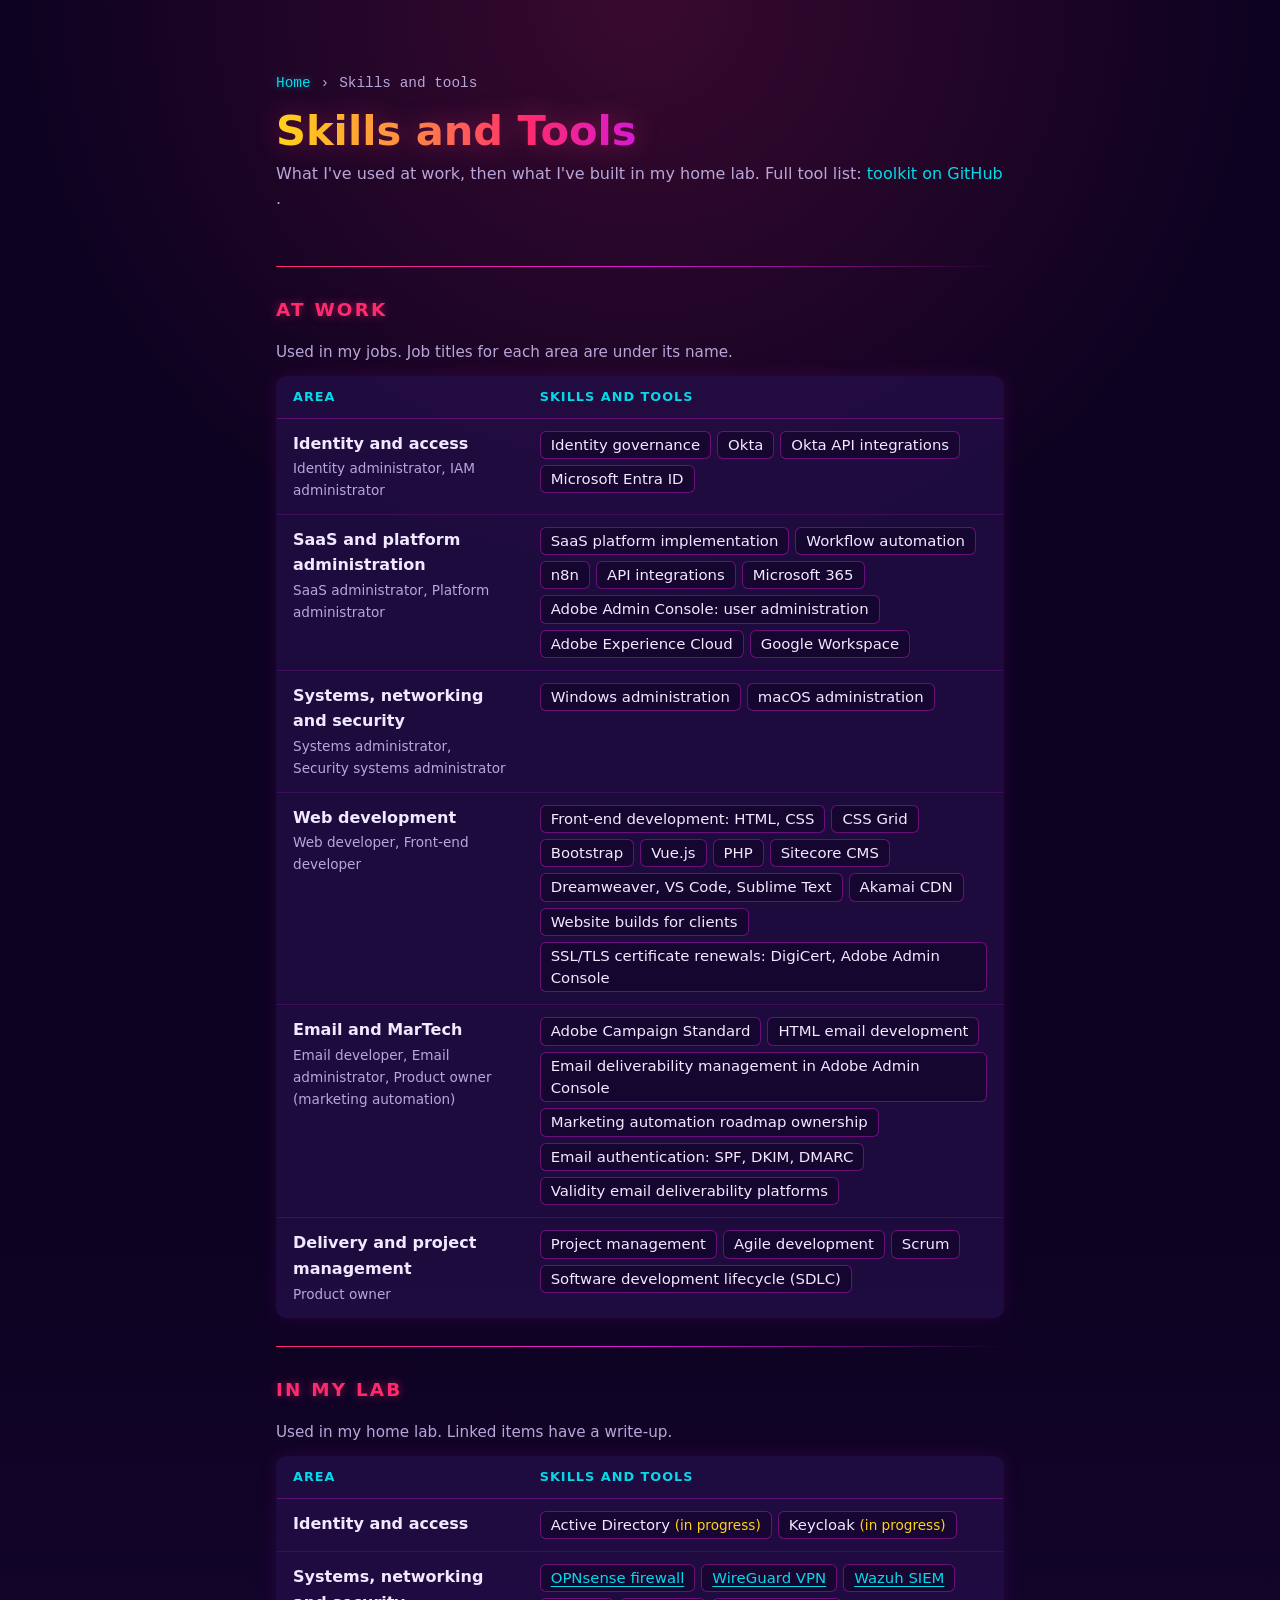
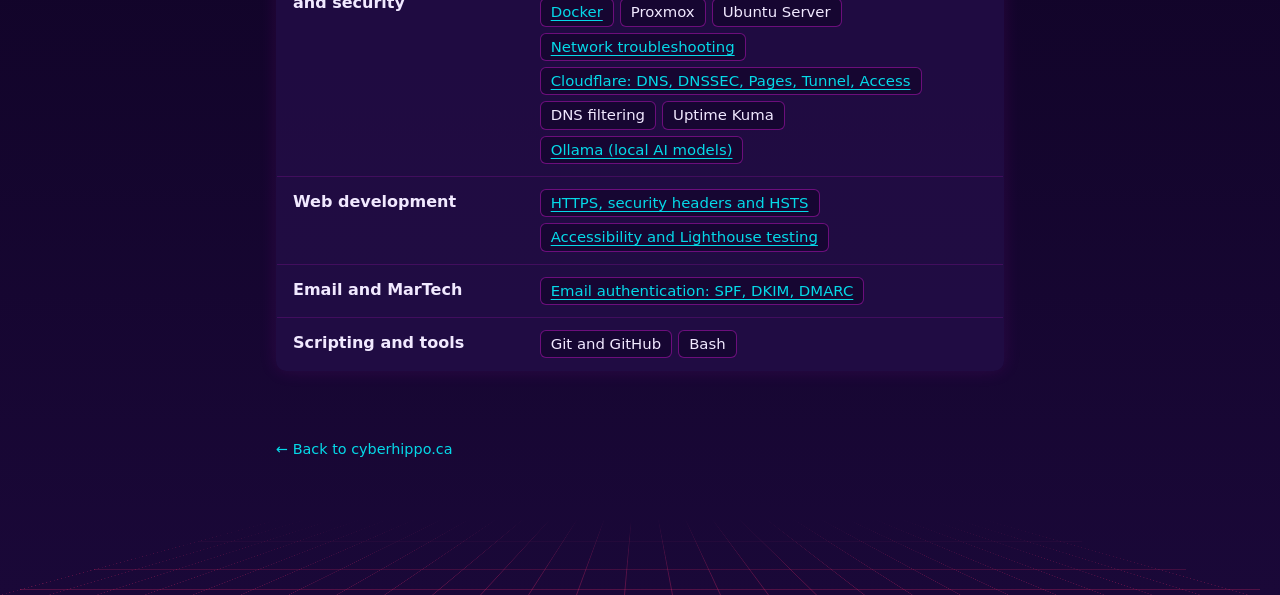
==== skills/index.html @ 83bd2437 "feat: skills and tools page" ====
<!doctype html>
<html lang="en">
<head>
  <meta charset="utf-8">
  <meta name="viewport" content="width=device-width, initial-scale=1">
  <title>Skills and Tools | cyberhippo.ca</title>
  <meta name="description" content="The platforms and tools I've used at work and in my home lab, grouped by area.">
  <link rel="stylesheet" href="/style.css?v=7">
  <link rel="icon" href="/favicon.svg" type="image/svg+xml">
  <link rel="icon" href="/favicon.ico" sizes="any">
  <link rel="apple-touch-icon" href="/apple-touch-icon.png">
</head>
<body>
  <header class="intro">
    <nav class="breadcrumb" aria-label="Breadcrumb">
      <ol>
        <li><a href="/">Home</a></li>
        <li><a href="/skills/" aria-current="page">Skills and tools</a></li>
      </ol>
    </nav>
    <h1>Skills and Tools</h1>
    <p class="tagline">What I've used at work, then what I've built in my home lab. Full tool list: <a href="https://github.com/cyberhippo-ca/toolkit" target="_blank" rel="noopener noreferrer">toolkit on GitHub<span class="sr-only"> (opens in a new tab)</span></a>.</p>
  </header>
  <main>
    <section aria-labelledby="at-work">
      <h2 id="at-work">At work</h2>
      <p class="section-intro">Used in my jobs. Job titles for each area are under its name.</p>
      <table class="skills-table">
        <thead><tr><th scope="col">Area</th><th scope="col">Skills and tools</th></tr></thead>
        <tbody>
          <tr><th scope="row">Identity and access<span class="roles">Identity administrator, IAM administrator</span></th><td><ul class="inline"><li>Identity governance</li><li>Okta</li><li>Okta API integrations</li><li>Microsoft Entra ID</li></ul></td></tr>
          <tr><th scope="row">SaaS and platform administration<span class="roles">SaaS administrator, Platform administrator</span></th><td><ul class="inline"><li>SaaS platform implementation</li><li>Workflow automation</li><li>n8n</li><li>API integrations</li><li>Microsoft 365</li><li>Adobe Admin Console: user administration</li><li>Adobe Experience Cloud</li><li>Google Workspace</li></ul></td></tr>
          <tr><th scope="row">Systems, networking and security<span class="roles">Systems administrator, Security systems administrator</span></th><td><ul class="inline"><li>Windows administration</li><li>macOS administration</li></ul></td></tr>
          <tr><th scope="row">Web development<span class="roles">Web developer, Front-end developer</span></th><td><ul class="inline"><li>Front-end development: HTML, CSS</li><li>CSS Grid</li><li>Bootstrap</li><li>Vue.js</li><li>PHP</li><li>Sitecore CMS</li><li>Dreamweaver, VS Code, Sublime Text</li><li>Akamai CDN</li><li>Website builds for clients</li><li>SSL/TLS certificate renewals: DigiCert, Adobe Admin Console</li></ul></td></tr>
          <tr><th scope="row">Email and MarTech<span class="roles">Email developer, Email administrator, Product owner (marketing automation)</span></th><td><ul class="inline"><li>Adobe Campaign Standard</li><li>HTML email development</li><li>Email deliverability management in Adobe Admin Console</li><li>Marketing automation roadmap ownership</li><li>Email authentication: SPF, DKIM, DMARC</li><li>Validity email deliverability platforms</li></ul></td></tr>
          <tr><th scope="row">Delivery and project management<span class="roles">Product owner</span></th><td><ul class="inline"><li>Project management</li><li>Agile development</li><li>Scrum</li><li>Software development lifecycle (SDLC)</li></ul></td></tr>
        </tbody>
      </table>
    </section>
    <section aria-labelledby="in-my-lab">
      <h2 id="in-my-lab">In my lab</h2>
      <p class="section-intro">Used in my home lab. Linked items have a write-up.</p>
      <table class="skills-table">
        <thead><tr><th scope="col">Area</th><th scope="col">Skills and tools</th></tr></thead>
        <tbody>
          <tr><th scope="row">Identity and access</th><td><ul class="inline"><li>Active Directory <span class="note">(in progress)</span></li><li>Keycloak <span class="note">(in progress)</span></li></ul></td></tr>
          <tr><th scope="row">Systems, networking and security</th><td><ul class="inline"><li><a href="/writeups/remote-access">OPNsense firewall</a></li><li><a href="/writeups/remote-access">WireGuard VPN</a></li><li><a href="/writeups/wazuh-docker-exposure">Wazuh SIEM</a></li><li><a href="/writeups/wazuh-docker-exposure">Docker</a></li><li>Proxmox</li><li>Ubuntu Server</li><li><a href="/writeups/slow-internet">Network troubleshooting</a></li><li><a href="/writeups/domain-hardening">Cloudflare: DNS, DNSSEC, Pages, Tunnel, Access</a></li><li>DNS filtering</li><li>Uptime Kuma</li><li><a href="/writeups/project-nomad">Ollama (local AI models)</a></li></ul></td></tr>
          <tr><th scope="row">Web development</th><td><ul class="inline"><li><a href="/writeups/domain-hardening">HTTPS, security headers and HSTS</a></li><li><a href="/writeups/domain-hardening">Accessibility and Lighthouse testing</a></li></ul></td></tr>
          <tr><th scope="row">Email and MarTech</th><td><ul class="inline"><li><a href="/writeups/domain-hardening">Email authentication: SPF, DKIM, DMARC</a></li></ul></td></tr>
          <tr><th scope="row">Scripting and tools</th><td><ul class="inline"><li>Git and GitHub</li><li>Bash</li></ul></td></tr>
        </tbody>
      </table>
    </section>
  </main>
  <footer>
    <p><a href="/">&larr; Back to cyberhippo.ca</a></p>
  </footer>
</body>
</html>
---- style.css ----
/* Synthwave theme: dark night sky, sunset gradient, neon accents.
   No external fonts or images, so it works with the site's
   Content-Security-Policy (everything loads from 'self'). */

:root {
  --bg-top: #0d0221;      /* deep night */
  --bg-bottom: #1a0838;   /* violet horizon */
  --text: #f1e9ff;        /* soft lavender white */
  --muted: #b8a6d9;       /* dusty lilac */
  --pink: #ff2a6d;        /* neon pink */
  --magenta: #d61ad6;     /* hot magenta */
  --orange: #ff8c42;      /* sunset orange */
  --yellow: #ffd319;      /* sun yellow */
  --cyan: #05d9e8;        /* neon cyan */
  --card: rgba(36, 14, 74, 0.72);
  --border: rgba(214, 26, 214, 0.35);
  --grid: rgba(255, 42, 109, 0.28);
}

* { box-sizing: border-box; }

html { background: var(--bg-top); }

body {
  margin: 0;
  min-height: 100vh;
  color: var(--text);
  font-family: system-ui, -apple-system, "Segoe UI", Roboto, sans-serif;
  line-height: 1.6;
  background:
    /* faint sunset glow behind the header */
    radial-gradient(ellipse 70% 40% at 50% 0%, rgba(255, 42, 109, 0.18), transparent 70%),
    /* night sky fading to a violet horizon */
    linear-gradient(to bottom, var(--bg-top) 0%, var(--bg-top) 55%, var(--bg-bottom) 100%);
  position: relative;
}

/* Glowing retro grid floor */
body::after {
  content: "";
  position: absolute;
  left: 0;
  right: 0;
  bottom: 0;
  height: 300px;
  background-image:
    linear-gradient(var(--grid) 1px, transparent 1px),
    linear-gradient(90deg, var(--grid) 1px, transparent 1px);
  background-size: 48px 48px;
  transform: perspective(300px) rotateX(60deg);
  transform-origin: bottom;
  mask-image: linear-gradient(to top, black 10%, transparent 90%);
  -webkit-mask-image: linear-gradient(to top, black 10%, transparent 90%);
  pointer-events: none;
  z-index: 0;
}

header, main, footer {
  max-width: 760px;
  margin: 0 auto;
  padding: 0 16px;
  position: relative;
  z-index: 1;
}

.intro {
  /* Phones get less top space; it grows smoothly up to 72px on wide screens */
  padding-top: clamp(40px, 8vw, 72px);
  padding-bottom: 36px;
}

.handle {
  margin: 0;
  color: var(--cyan);
  font-family: ui-monospace, "SF Mono", Menlo, Consolas, monospace;
  font-weight: 600;
  letter-spacing: 0.08em;
  text-shadow: 0 0 8px rgba(5, 217, 232, 0.6);
}

h1 {
  display: inline-block;
  font-size: clamp(1.85rem, 1.2rem + 3vw, 2.6rem);
  margin: 6px 0 calc(6px - 0.14em);
  line-height: 1.15;
  /* Room below the baseline so descenders (the "g") aren't clipped:
     the gradient only paints inside the element's box. */
  padding-bottom: 0.14em;
  background: linear-gradient(90deg, var(--yellow), var(--orange) 35%, var(--pink) 70%, var(--magenta));
  -webkit-background-clip: text;
  background-clip: text;
  color: transparent;
  filter: drop-shadow(0 0 12px rgba(255, 42, 109, 0.35));
}

.tagline { display: block; color: var(--muted); margin: 0 0 18px; }
.summary { max-width: 60ch; }

.links { display: flex; gap: 14px; flex-wrap: wrap; }
.links a {
  color: var(--text);
  border: 1px solid var(--pink);
  padding: 6px 16px;
  border-radius: 6px;
  box-shadow: 0 0 10px rgba(255, 42, 109, 0.35), inset 0 0 8px rgba(255, 42, 109, 0.15);
  transition: box-shadow 0.2s, background 0.2s;
}
.links a:hover {
  text-decoration: none;
  background: rgba(255, 42, 109, 0.15);
  box-shadow: 0 0 16px rgba(255, 42, 109, 0.7);
}

a { color: var(--cyan); text-decoration: none; }
/* Links inside text are underlined, so they don't rely on colour alone */
main a { text-decoration: underline; text-underline-offset: 3px; }
a:hover { text-decoration: underline; }
a:focus-visible { outline: 2px solid var(--yellow); outline-offset: 3px; }
/* Button-style links stay un-underlined, even inside <main> */
.links a { text-decoration: none; }
.links a:hover { text-decoration: none; }

section {
  padding: 28px 0;
  border-top: 1px solid transparent;
  border-image: linear-gradient(90deg, var(--pink), var(--magenta), transparent) 1;
}

h2 {
  font-size: 1.15rem;
  margin-top: 0;
  text-transform: uppercase;
  letter-spacing: 0.12em;
  color: var(--pink);
  text-shadow: 0 0 10px rgba(255, 42, 109, 0.5);
}
h3 { font-size: 1rem; margin: 0 0 4px; color: var(--text); }

.grid {
  list-style: none;
  padding: 0;
  display: grid;
  gap: 12px;
  grid-template-columns: repeat(auto-fit, minmax(min(300px, 100%), 1fr));
}
.grid li {
  background: var(--card);
  border: 1px solid var(--border);
  border-radius: 10px;
  padding: 16px;
  box-shadow: 0 0 18px rgba(214, 26, 214, 0.12);
}
.grid p { margin: 0; color: var(--muted); font-size: 0.95rem; }

ul li::marker { color: var(--pink); }

/* Homelab status cards: one column on phones, side by side when there's room */
.lab {
  list-style: none;
  padding: 0;
  margin: 20px 0 28px;
  display: grid;
  gap: 12px;
  grid-template-columns: repeat(auto-fit, minmax(min(210px, 100%), 1fr));
}
.lab > li {
  background: var(--card);
  border: 1px solid var(--border);
  border-radius: 10px;
  padding: 16px;
  box-shadow: 0 0 18px rgba(214, 26, 214, 0.12);
}
.lab h3 { display: flex; align-items: center; gap: 8px; margin-bottom: 8px; }
.lab ul { margin: 0; padding-left: 18px; color: var(--muted); font-size: 0.95rem; }
.lab ul li + li { margin-top: 4px; }
.status { width: 10px; height: 10px; border-radius: 50%; flex: 0 0 auto; }
.status-running { background: var(--cyan); box-shadow: 0 0 8px var(--cyan); }
.status-building { background: var(--yellow); box-shadow: 0 0 8px var(--yellow); }
.status-testing { background: var(--magenta); box-shadow: 0 0 8px var(--magenta); }

footer {
  padding-top: 24px;
  padding-bottom: 120px;
  color: var(--muted);
  font-size: 0.9rem;
}

/* Homepage has no footer: keep the same breathing room above the grid floor */
.home { padding-bottom: 120px; }

/* Text for screen readers only (visually hidden, still announced) */
.sr-only {
  position: absolute;
  width: 1px;
  height: 1px;
  padding: 0;
  margin: -1px;
  overflow: hidden;
  clip: rect(0, 0, 0, 0);
  white-space: nowrap;
  border: 0;
}

/* Respect visitors who turn off motion and effects */
@media (prefers-reduced-motion: reduce) {
  .links a { transition: none; }
}

/* ---- Write-up pages ---- */
/* Breadcrumb trail: Home › Write-ups › current page.
   Wraps naturally on narrow phones. */
.breadcrumb ol {
  list-style: none;
  margin: 0 0 6px;
  padding: 0;
  display: flex;
  flex-wrap: wrap;
  align-items: center;
  font-family: ui-monospace, "SF Mono", Menlo, Consolas, monospace;
  font-size: 0.9rem;
}
.breadcrumb li { display: flex; align-items: center; }
/* Separator is decoration only: the empty alt text after "/" keeps
   screen readers from announcing it */
.breadcrumb li + li::before {
  content: "\203A";
  content: "\203A" / "";
  margin: 0 10px;
  color: var(--muted);
}
.breadcrumb a {
  color: var(--cyan);
  text-decoration: none;
  text-shadow: 0 0 8px rgba(5, 217, 232, 0.45);
}
.breadcrumb a:hover { text-decoration: underline; }
.breadcrumb a[aria-current="page"] {
  color: var(--muted);
  text-shadow: none;
}
#writeups { scroll-margin-top: 24px; }

/* Post lists: homepage "Recent write-ups" and the /writeups/ page */
.posts { list-style: none; margin: 0; padding: 0; }
.posts li { padding: 14px 0; border-bottom: 1px solid var(--border); }
.posts li:first-child { padding-top: 4px; }
.posts time {
  display: block;
  color: var(--muted);
  font-family: ui-monospace, "SF Mono", Menlo, Consolas, monospace;
  font-size: 0.85rem;
}
.posts h2, .posts h3 {
  font-size: 1.05rem;
  margin: 2px 0 4px;
  text-transform: none;
  letter-spacing: normal;
  text-shadow: none;
}
.posts p { margin: 0; color: var(--muted); font-size: 0.95rem; max-width: 70ch; }
.more { margin: 14px 0 0; }
.handle a { color: inherit; text-decoration: none; }
.article { padding-bottom: 24px; }
.article h2 {
  margin-top: 40px;
  padding-top: 24px;
  border-top: 1px solid transparent;
  border-image: linear-gradient(90deg, var(--pink), var(--magenta), transparent) 1;
}
.article h3 { margin-top: 24px; }
.article p, .article li { max-width: 70ch; }
.article img {
  max-width: 100%;
  height: auto;
  border-radius: 8px;
  border: 1px solid var(--border);
  margin: 8px 0 16px;
}
.article code {
  font-family: ui-monospace, "SF Mono", Menlo, Consolas, monospace;
  font-size: 0.9em;
  background: rgba(5, 217, 232, 0.08);
  border: 1px solid rgba(5, 217, 232, 0.2);
  border-radius: 4px;
  padding: 1px 5px;
  overflow-wrap: anywhere;
}
.article pre {
  background: var(--card);
  border: 1px solid var(--border);
  border-radius: 8px;
  padding: 14px 16px;
  overflow-x: auto;
  line-height: 1.45;
}
.article pre code { background: none; border: 0; padding: 0; overflow-wrap: normal; }
.table-wrap { overflow-x: auto; margin: 12px 0 20px; }
.article table { border-collapse: collapse; width: 100%; font-size: 0.93rem; }
.article th, .article td {
  text-align: left;
  vertical-align: top;
  padding: 8px 10px;
  border-bottom: 1px solid var(--border);
}
.article th { color: var(--cyan); font-weight: 600; white-space: nowrap; }
.article strong { color: #ffffff; }
.table-wrap:focus-visible, .article pre:focus-visible { outline: 2px solid var(--yellow); outline-offset: 3px; }
.article table code { white-space: nowrap; overflow-wrap: normal; }
.article table { min-width: 560px; }

/* ---- Homepage hero (mobile-first) ----
   Phones (base): mascot on the left of the name block;
   summary and buttons full width underneath.
   40em (640px) and up: name, summary and buttons on the left,
   mascot on the right spanning both rows. */
.hero {
  display: grid;
  grid-template-columns: auto 1fr;
  grid-template-areas:
    "mascot name"
    "body   body";
  column-gap: 16px;
  align-items: center;
}
.hero-name { grid-area: name; min-width: 0; }
.hero-body { grid-area: body; min-width: 0; }
.hero-name .tagline { margin: 0; }
.hero-body .summary { margin-top: 18px; }
.mascot {
  grid-area: mascot;
  /* Scales smoothly from 96px on small phones to 210px on desktop */
  width: clamp(96px, 18vw + 30px, 210px);
  height: auto;
  filter: drop-shadow(0 0 18px rgba(255, 42, 109, 0.35));
}

@media (min-width: 40em) {
  .hero {
    grid-template-columns: 1fr auto;
    grid-template-areas:
      "name mascot"
      "body mascot";
    column-gap: clamp(24px, 4vw, 40px);
  }
  .hero-body .summary { margin-top: 0; }
  .hero-name .tagline { margin-bottom: 18px; }
}

/* ---- Skills and tools page ----
   Two tables (work, then lab), one row per area.
   Phones: each row stacks, area name above its tools. */
.section-intro { margin: 0 0 12px; color: var(--muted); font-size: 0.95rem; }
.skills-table {
  width: 100%;
  border-collapse: collapse;
  background: var(--card);
  border: 1px solid var(--border);
  border-radius: 10px;
  overflow: hidden;
  box-shadow: 0 0 18px rgba(214, 26, 214, 0.12);
}
.skills-table thead th {
  text-align: left;
  font-size: 0.8rem;
  text-transform: uppercase;
  letter-spacing: 0.08em;
  color: var(--cyan);
  padding: 10px 16px;
  border-bottom: 1px solid var(--border);
}
.skills-table tbody th,
.skills-table td {
  padding: 12px 16px;
  vertical-align: top;
  border-bottom: 1px solid rgba(214, 26, 214, 0.18);
}
.skills-table tbody tr:last-child th,
.skills-table tbody tr:last-child td { border-bottom: 0; }
.skills-table tbody th { text-align: left; font-weight: 600; width: 34%; }
.skills-table .roles {
  display: block;
  margin-top: 2px;
  font-weight: 400;
  font-size: 0.85rem;
  color: var(--muted);
}
.inline {
  list-style: none;
  margin: 0;
  padding: 0;
  display: flex;
  flex-wrap: wrap;
  gap: 6px;
}
.inline li {
  padding: 2px 10px;
  border: 1px solid rgba(214, 26, 214, 0.45);
  border-radius: 6px;
  background: rgba(13, 2, 33, 0.45);
  font-size: 0.93rem;
  line-height: 1.5;
}
.note { color: var(--yellow); font-size: 0.85rem; }

@media (max-width: 39.99em) {
  .skills-table thead { position: absolute; width: 1px; height: 1px; overflow: hidden; clip: rect(0 0 0 0); }
  .skills-table, .skills-table tbody, .skills-table tr,
  .skills-table tbody th, .skills-table td { display: block; width: auto; }
  .skills-table tbody th { padding-bottom: 4px; border-bottom: 0; color: var(--cyan); }
  .skills-table td { padding-top: 0; }
}
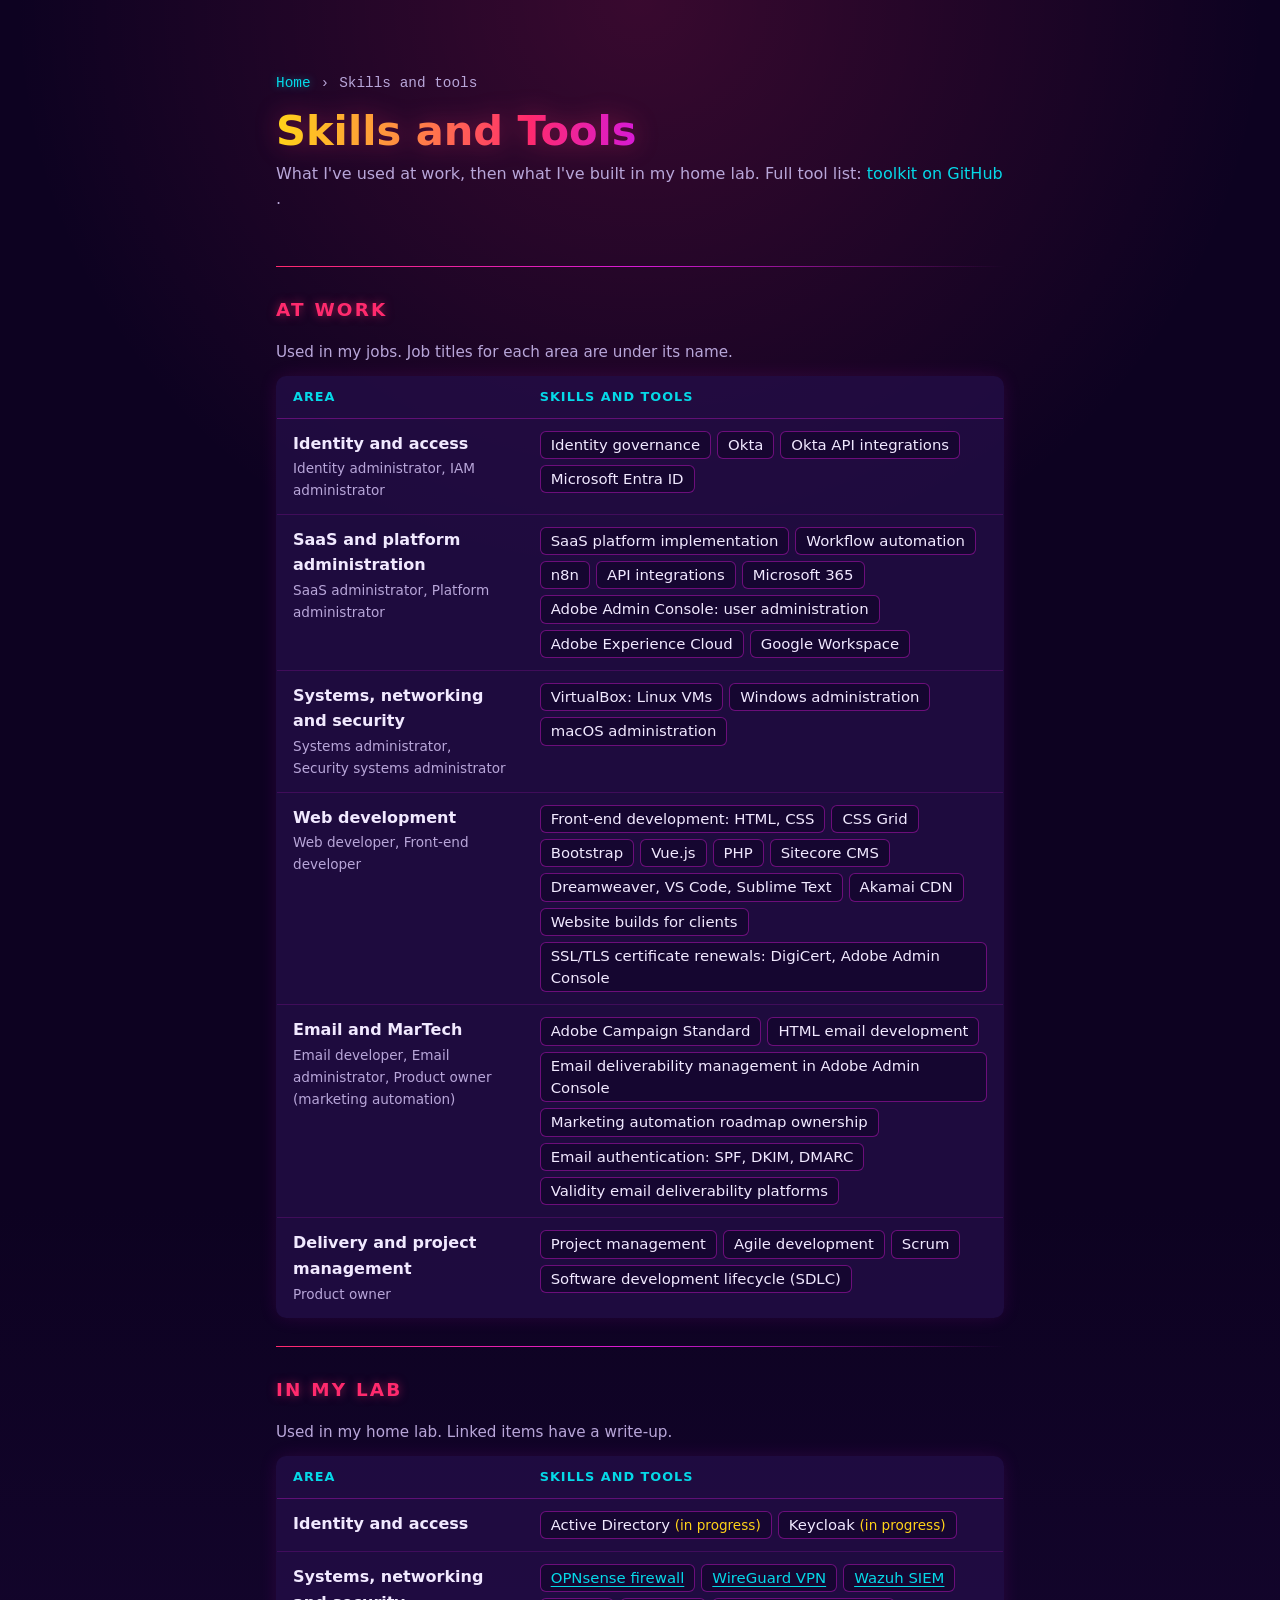
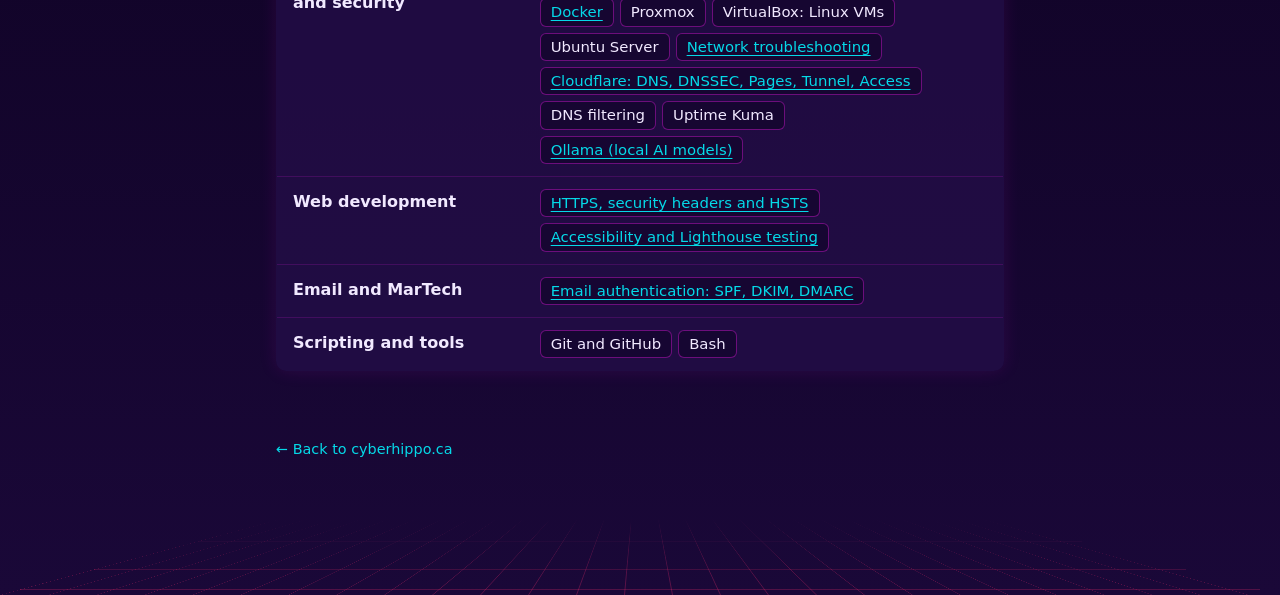
==== commit eb853b7b: "feat: add VirtualBox to skills page" ====
--- a/skills/index.html
+++ b/skills/index.html
@@ -30,7 +30,7 @@
         <tbody>
           <tr><th scope="row">Identity and access<span class="roles">Identity administrator, IAM administrator</span></th><td><ul class="inline"><li>Identity governance</li><li>Okta</li><li>Okta API integrations</li><li>Microsoft Entra ID</li></ul></td></tr>
           <tr><th scope="row">SaaS and platform administration<span class="roles">SaaS administrator, Platform administrator</span></th><td><ul class="inline"><li>SaaS platform implementation</li><li>Workflow automation</li><li>n8n</li><li>API integrations</li><li>Microsoft 365</li><li>Adobe Admin Console: user administration</li><li>Adobe Experience Cloud</li><li>Google Workspace</li></ul></td></tr>
-          <tr><th scope="row">Systems, networking and security<span class="roles">Systems administrator, Security systems administrator</span></th><td><ul class="inline"><li>Windows administration</li><li>macOS administration</li></ul></td></tr>
+          <tr><th scope="row">Systems, networking and security<span class="roles">Systems administrator, Security systems administrator</span></th><td><ul class="inline"><li>VirtualBox: Linux VMs</li><li>Windows administration</li><li>macOS administration</li></ul></td></tr>
           <tr><th scope="row">Web development<span class="roles">Web developer, Front-end developer</span></th><td><ul class="inline"><li>Front-end development: HTML, CSS</li><li>CSS Grid</li><li>Bootstrap</li><li>Vue.js</li><li>PHP</li><li>Sitecore CMS</li><li>Dreamweaver, VS Code, Sublime Text</li><li>Akamai CDN</li><li>Website builds for clients</li><li>SSL/TLS certificate renewals: DigiCert, Adobe Admin Console</li></ul></td></tr>
           <tr><th scope="row">Email and MarTech<span class="roles">Email developer, Email administrator, Product owner (marketing automation)</span></th><td><ul class="inline"><li>Adobe Campaign Standard</li><li>HTML email development</li><li>Email deliverability management in Adobe Admin Console</li><li>Marketing automation roadmap ownership</li><li>Email authentication: SPF, DKIM, DMARC</li><li>Validity email deliverability platforms</li></ul></td></tr>
           <tr><th scope="row">Delivery and project management<span class="roles">Product owner</span></th><td><ul class="inline"><li>Project management</li><li>Agile development</li><li>Scrum</li><li>Software development lifecycle (SDLC)</li></ul></td></tr>
@@ -44,7 +44,7 @@
         <thead><tr><th scope="col">Area</th><th scope="col">Skills and tools</th></tr></thead>
         <tbody>
           <tr><th scope="row">Identity and access</th><td><ul class="inline"><li>Active Directory <span class="note">(in progress)</span></li><li>Keycloak <span class="note">(in progress)</span></li></ul></td></tr>
-          <tr><th scope="row">Systems, networking and security</th><td><ul class="inline"><li><a href="/writeups/remote-access">OPNsense firewall</a></li><li><a href="/writeups/remote-access">WireGuard VPN</a></li><li><a href="/writeups/wazuh-docker-exposure">Wazuh SIEM</a></li><li><a href="/writeups/wazuh-docker-exposure">Docker</a></li><li>Proxmox</li><li>Ubuntu Server</li><li><a href="/writeups/slow-internet">Network troubleshooting</a></li><li><a href="/writeups/domain-hardening">Cloudflare: DNS, DNSSEC, Pages, Tunnel, Access</a></li><li>DNS filtering</li><li>Uptime Kuma</li><li><a href="/writeups/project-nomad">Ollama (local AI models)</a></li></ul></td></tr>
+          <tr><th scope="row">Systems, networking and security</th><td><ul class="inline"><li><a href="/writeups/remote-access">OPNsense firewall</a></li><li><a href="/writeups/remote-access">WireGuard VPN</a></li><li><a href="/writeups/wazuh-docker-exposure">Wazuh SIEM</a></li><li><a href="/writeups/wazuh-docker-exposure">Docker</a></li><li>Proxmox</li><li>VirtualBox: Linux VMs</li><li>Ubuntu Server</li><li><a href="/writeups/slow-internet">Network troubleshooting</a></li><li><a href="/writeups/domain-hardening">Cloudflare: DNS, DNSSEC, Pages, Tunnel, Access</a></li><li>DNS filtering</li><li>Uptime Kuma</li><li><a href="/writeups/project-nomad">Ollama (local AI models)</a></li></ul></td></tr>
           <tr><th scope="row">Web development</th><td><ul class="inline"><li><a href="/writeups/domain-hardening">HTTPS, security headers and HSTS</a></li><li><a href="/writeups/domain-hardening">Accessibility and Lighthouse testing</a></li></ul></td></tr>
           <tr><th scope="row">Email and MarTech</th><td><ul class="inline"><li><a href="/writeups/domain-hardening">Email authentication: SPF, DKIM, DMARC</a></li></ul></td></tr>
           <tr><th scope="row">Scripting and tools</th><td><ul class="inline"><li>Git and GitHub</li><li>Bash</li></ul></td></tr>
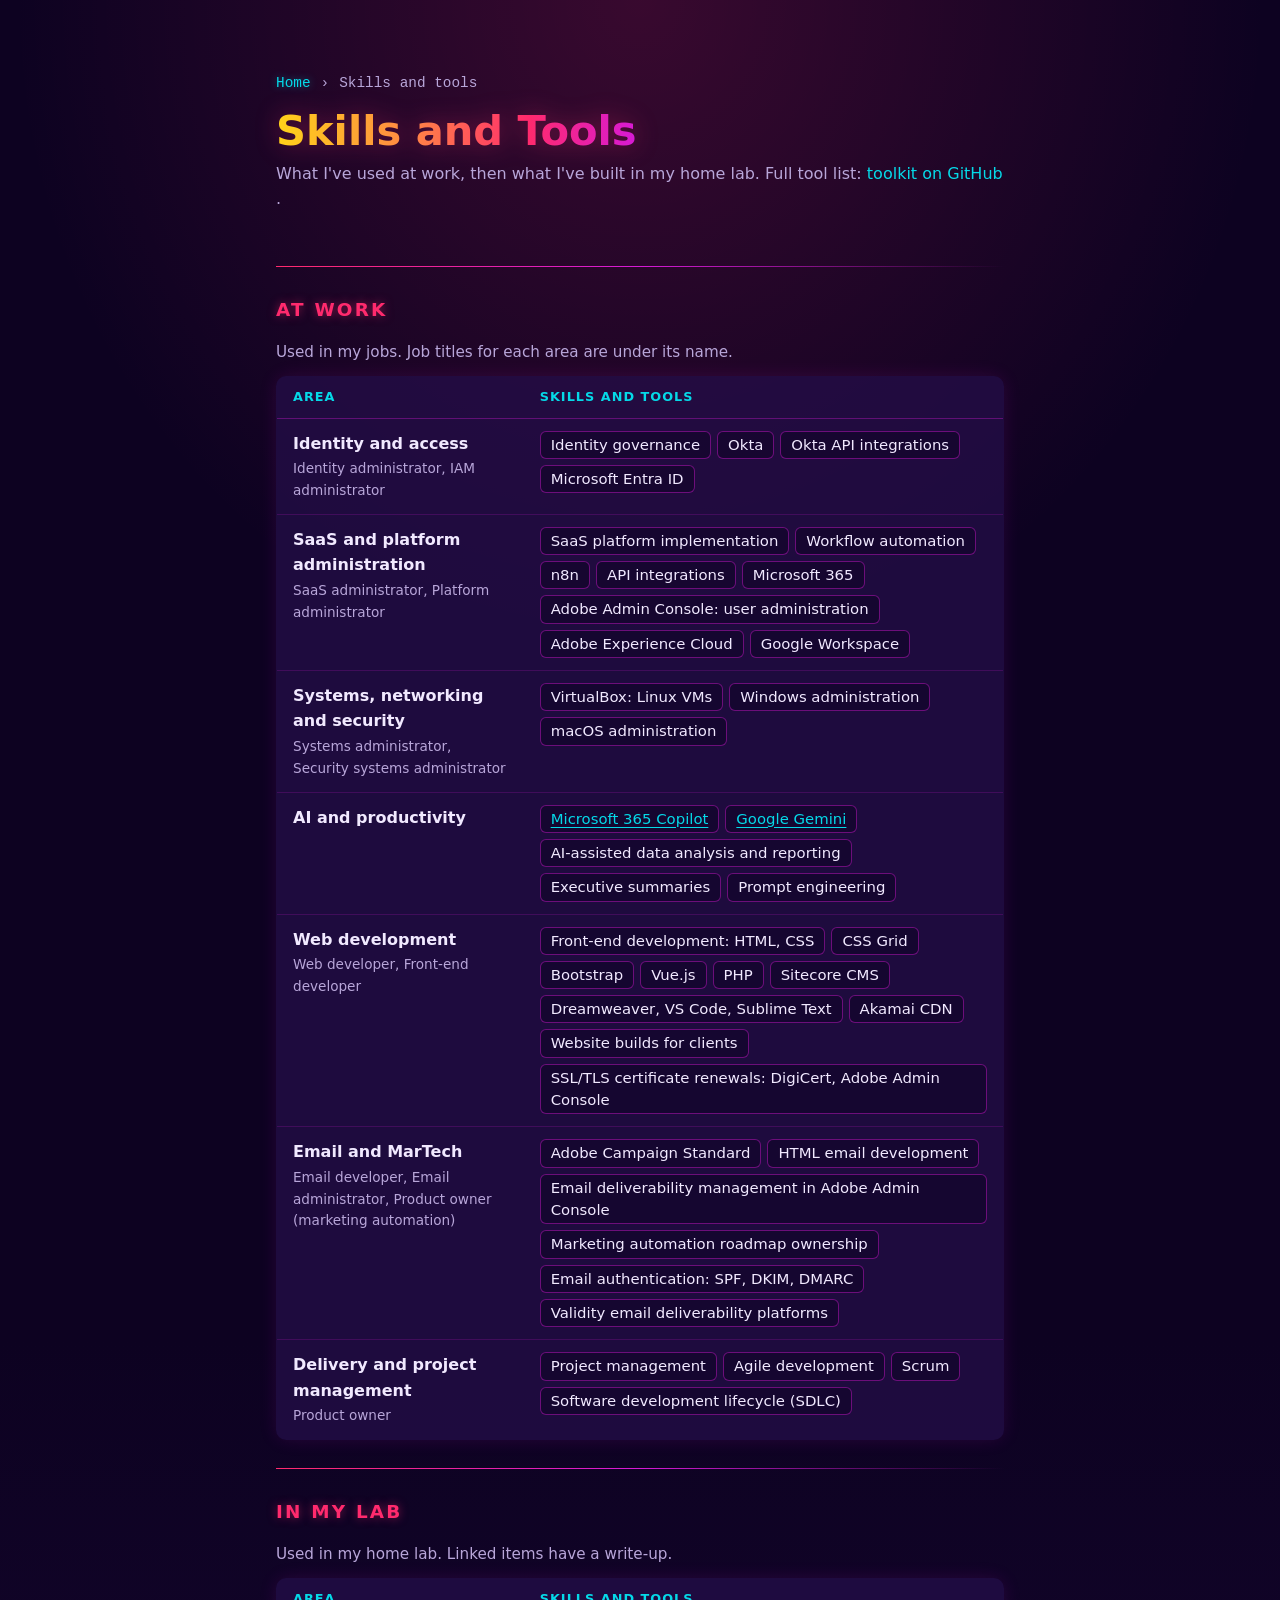
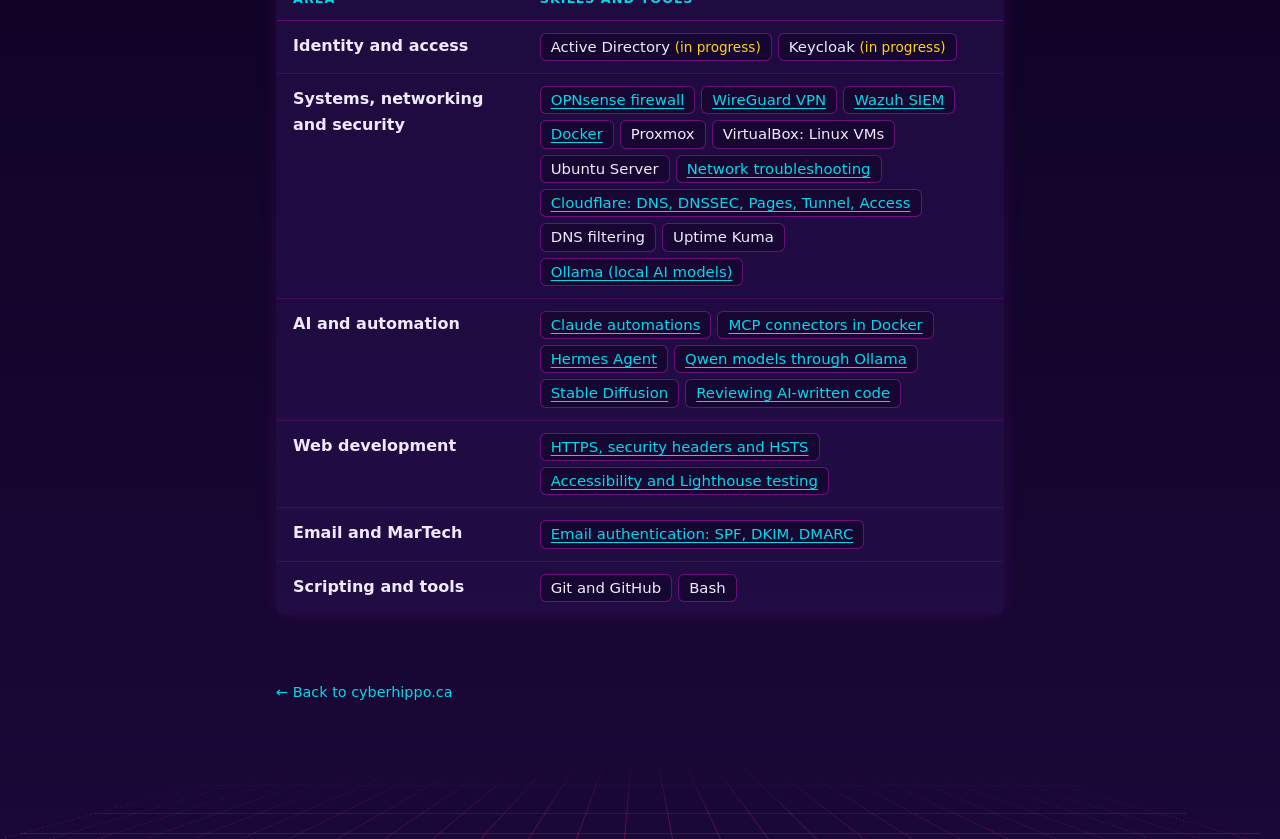
==== commit dfb0c1bf: "content: add Copilot and Gemini at work to AI write-up, skills and home page" ====
--- a/skills/index.html
+++ b/skills/index.html
@@ -5,7 +5,7 @@
   <meta name="viewport" content="width=device-width, initial-scale=1">
   <title>Skills and Tools | cyberhippo.ca</title>
   <meta name="description" content="The platforms and tools I've used at work and in my home lab, grouped by area.">
-  <link rel="stylesheet" href="/style.css?v=7">
+  <link rel="stylesheet" href="/style.css?v=9">
   <link rel="icon" href="/favicon.svg" type="image/svg+xml">
   <link rel="icon" href="/favicon.ico" sizes="any">
   <link rel="apple-touch-icon" href="/apple-touch-icon.png">
@@ -31,6 +31,7 @@
           <tr><th scope="row">Identity and access<span class="roles">Identity administrator, IAM administrator</span></th><td><ul class="inline"><li>Identity governance</li><li>Okta</li><li>Okta API integrations</li><li>Microsoft Entra ID</li></ul></td></tr>
           <tr><th scope="row">SaaS and platform administration<span class="roles">SaaS administrator, Platform administrator</span></th><td><ul class="inline"><li>SaaS platform implementation</li><li>Workflow automation</li><li>n8n</li><li>API integrations</li><li>Microsoft 365</li><li>Adobe Admin Console: user administration</li><li>Adobe Experience Cloud</li><li>Google Workspace</li></ul></td></tr>
           <tr><th scope="row">Systems, networking and security<span class="roles">Systems administrator, Security systems administrator</span></th><td><ul class="inline"><li>VirtualBox: Linux VMs</li><li>Windows administration</li><li>macOS administration</li></ul></td></tr>
+          <tr><th scope="row">AI and productivity</th><td><ul class="inline"><li><a href="/writeups/how-i-use-ai#at-work">Microsoft 365 Copilot</a></li><li><a href="/writeups/how-i-use-ai#at-work">Google Gemini</a></li><li>AI-assisted data analysis and reporting</li><li>Executive summaries</li><li>Prompt engineering</li></ul></td></tr>
           <tr><th scope="row">Web development<span class="roles">Web developer, Front-end developer</span></th><td><ul class="inline"><li>Front-end development: HTML, CSS</li><li>CSS Grid</li><li>Bootstrap</li><li>Vue.js</li><li>PHP</li><li>Sitecore CMS</li><li>Dreamweaver, VS Code, Sublime Text</li><li>Akamai CDN</li><li>Website builds for clients</li><li>SSL/TLS certificate renewals: DigiCert, Adobe Admin Console</li></ul></td></tr>
           <tr><th scope="row">Email and MarTech<span class="roles">Email developer, Email administrator, Product owner (marketing automation)</span></th><td><ul class="inline"><li>Adobe Campaign Standard</li><li>HTML email development</li><li>Email deliverability management in Adobe Admin Console</li><li>Marketing automation roadmap ownership</li><li>Email authentication: SPF, DKIM, DMARC</li><li>Validity email deliverability platforms</li></ul></td></tr>
           <tr><th scope="row">Delivery and project management<span class="roles">Product owner</span></th><td><ul class="inline"><li>Project management</li><li>Agile development</li><li>Scrum</li><li>Software development lifecycle (SDLC)</li></ul></td></tr>
@@ -45,6 +46,7 @@
         <tbody>
           <tr><th scope="row">Identity and access</th><td><ul class="inline"><li>Active Directory <span class="note">(in progress)</span></li><li>Keycloak <span class="note">(in progress)</span></li></ul></td></tr>
           <tr><th scope="row">Systems, networking and security</th><td><ul class="inline"><li><a href="/writeups/remote-access">OPNsense firewall</a></li><li><a href="/writeups/remote-access">WireGuard VPN</a></li><li><a href="/writeups/wazuh-docker-exposure">Wazuh SIEM</a></li><li><a href="/writeups/wazuh-docker-exposure">Docker</a></li><li>Proxmox</li><li>VirtualBox: Linux VMs</li><li>Ubuntu Server</li><li><a href="/writeups/slow-internet">Network troubleshooting</a></li><li><a href="/writeups/domain-hardening">Cloudflare: DNS, DNSSEC, Pages, Tunnel, Access</a></li><li>DNS filtering</li><li>Uptime Kuma</li><li><a href="/writeups/project-nomad">Ollama (local AI models)</a></li></ul></td></tr>
+          <tr><th scope="row">AI and automation</th><td><ul class="inline"><li><a href="/writeups/how-i-use-ai#claude-automations">Claude automations</a></li><li><a href="/writeups/how-i-use-ai#claude-automations">MCP connectors in Docker</a></li><li><a href="/writeups/how-i-use-ai#local-ai">Hermes Agent</a></li><li><a href="/writeups/how-i-use-ai#local-ai">Qwen models through Ollama</a></li><li><a href="/writeups/how-i-use-ai#local-ai">Stable Diffusion</a></li><li><a href="/writeups/how-i-use-ai#vibe-coding">Reviewing AI-written code</a></li></ul></td></tr>
           <tr><th scope="row">Web development</th><td><ul class="inline"><li><a href="/writeups/domain-hardening">HTTPS, security headers and HSTS</a></li><li><a href="/writeups/domain-hardening">Accessibility and Lighthouse testing</a></li></ul></td></tr>
           <tr><th scope="row">Email and MarTech</th><td><ul class="inline"><li><a href="/writeups/domain-hardening">Email authentication: SPF, DKIM, DMARC</a></li></ul></td></tr>
           <tr><th scope="row">Scripting and tools</th><td><ul class="inline"><li>Git and GitHub</li><li>Bash</li></ul></td></tr>
--- a/style.css
+++ b/style.css
@@ -151,6 +151,7 @@
   box-shadow: 0 0 18px rgba(214, 26, 214, 0.12);
 }
 .grid p { margin: 0; color: var(--muted); font-size: 0.95rem; }
+.grid li.wide { grid-column: 1 / -1; }
 
 ul li::marker { color: var(--pink); }
 
@@ -267,6 +268,8 @@
   border-top: 1px solid transparent;
   border-image: linear-gradient(90deg, var(--pink), var(--magenta), transparent) 1;
 }
+/* A write-up that opens with a heading skips the divider and top gap */
+.article > h2:first-child { margin-top: 0; padding-top: 0; border-top: 0; }
 .article h3 { margin-top: 24px; }
 .article p, .article li { max-width: 70ch; }
 .article img {
